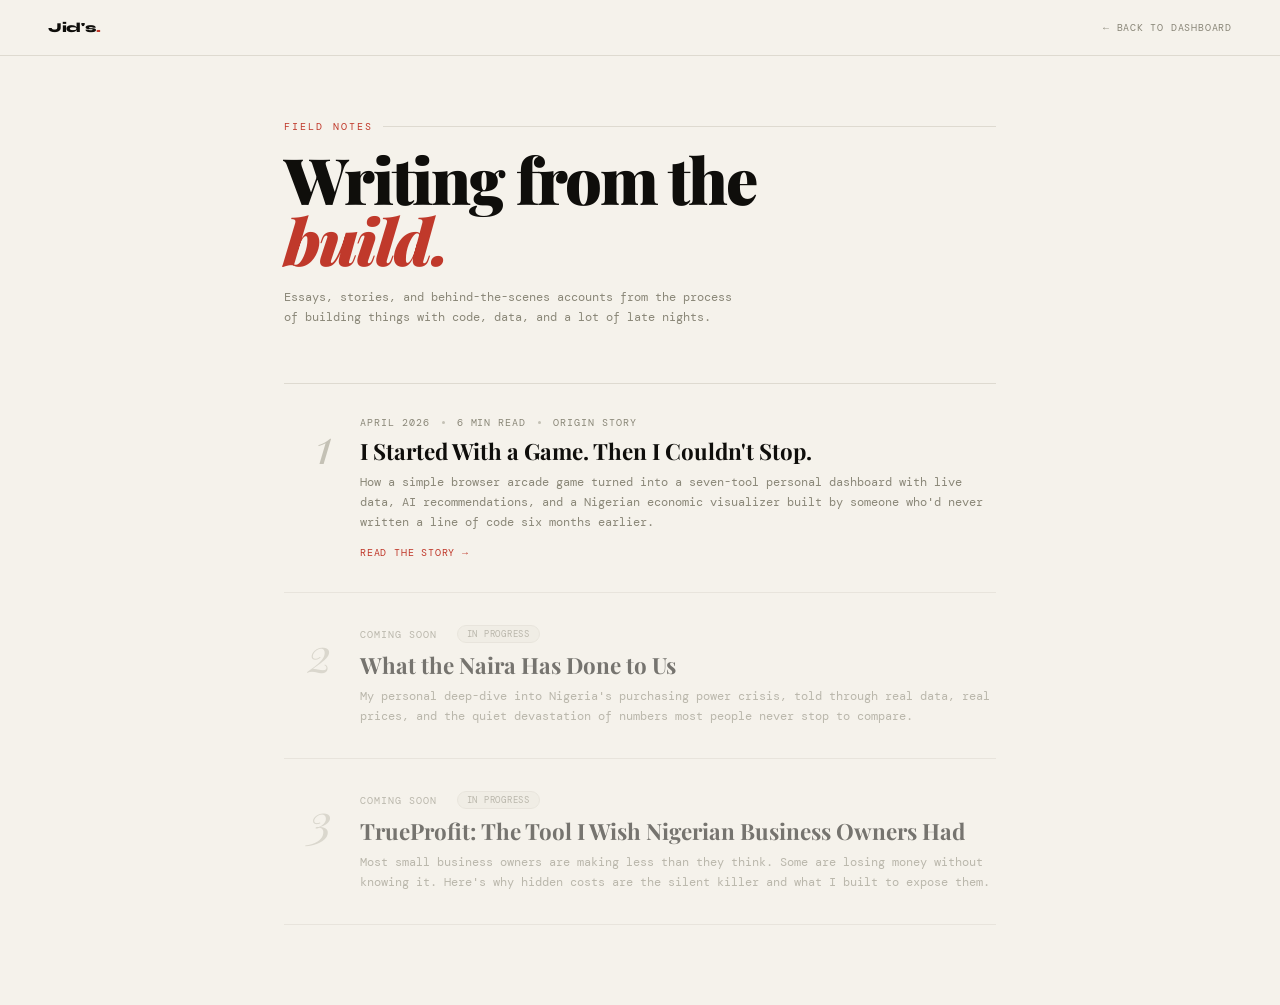
==== articles.html @ 55799ea4 "Create articles.html" ====
<!DOCTYPE html>
<html lang="en">
<head>
<meta charset="UTF-8"/>
<meta name="viewport" content="width=device-width,initial-scale=1.0"/>
<title>Articles — Jid's Dashboard</title>
<link href="https://fonts.googleapis.com/css2?family=Playfair+Display:ital,wght@0,400;0,700;0,900;1,400;1,700&family=DM+Mono:wght@300;400;500&family=Syne:wght@400;600;700;800&display=swap" rel="stylesheet"/>
<style>
*,*::before,*::after{box-sizing:border-box;margin:0;padding:0}
:root{
  --bg:#f5f2eb;
  --ink:#0f0e0b;
  --ink-mid:#2a2820;
  --muted:#8a8778;
  --muted2:#c4c1b5;
  --red:#c0392b;
  --surface:#edeae1;
  --border:#dedad0;
  --white:#fdfcf8;
}
html{scroll-behavior:smooth}
body{background:var(--bg);color:var(--ink);font-family:'Playfair Display',serif;overflow-x:hidden;}

/* ── READING PROGRESS ── */
.progress-bar{
  position:fixed;top:0;left:0;height:3px;
  background:var(--red);z-index:1000;
  width:0%;transition:width 0.1s linear;
}

/* ── NAV ── */
.site-nav{
  position:sticky;top:0;z-index:100;
  background:rgba(245,242,235,0.94);
  backdrop-filter:blur(12px);
  border-bottom:1px solid var(--border);
  padding:0 48px;height:56px;
  display:flex;align-items:center;justify-content:space-between;
}
.nav-logo{
  font-family:'Syne',sans-serif;font-size:0.85rem;font-weight:800;
  color:var(--ink);letter-spacing:-0.02em;text-decoration:none;
}
.nav-logo span{color:var(--red);}
.nav-right{display:flex;align-items:center;gap:24px;}
.nav-link{
  font-family:'DM Mono',monospace;font-size:0.62rem;letter-spacing:0.1em;
  text-transform:uppercase;color:var(--muted);text-decoration:none;
  transition:color 0.15s;
}
.nav-link:hover{color:var(--ink);}
.nav-back{
  display:flex;align-items:center;gap:6px;
  font-family:'DM Mono',monospace;font-size:0.62rem;letter-spacing:0.08em;
  text-transform:uppercase;color:var(--muted);text-decoration:none;
  transition:color 0.15s;
}
.nav-back:hover{color:var(--ink);}

/* ── ARTICLES HUB (index view) ── */
.hub-wrap{max-width:760px;margin:0 auto;padding:64px 24px 80px;}
.hub-eyebrow{
  font-family:'DM Mono',monospace;font-size:0.6rem;letter-spacing:0.22em;
  text-transform:uppercase;color:var(--red);margin-bottom:16px;
  display:flex;align-items:center;gap:10px;
}
.hub-eyebrow::after{content:'';flex:1;height:1px;background:var(--border);}
.hub-title{
  font-family:'Playfair Display',serif;
  font-size:clamp(2.4rem,6vw,4rem);
  font-weight:900;line-height:0.95;
  letter-spacing:-0.03em;color:var(--ink);
  margin-bottom:16px;
}
.hub-title em{font-style:italic;color:var(--red);}
.hub-sub{
  font-family:'DM Mono',monospace;font-size:0.75rem;color:var(--muted);
  line-height:1.7;max-width:460px;margin-bottom:56px;
}

.article-list{display:flex;flex-direction:column;gap:0;}
.article-list-item{
  display:flex;gap:28px;align-items:flex-start;
  padding:32px 0;border-top:1px solid var(--border);
  cursor:pointer;text-decoration:none;
  transition:all 0.2s;
}
.article-list-item:last-child{border-bottom:1px solid var(--border);}
.article-list-item:hover .ali-title{color:var(--red);}
.ali-number{
  font-family:'Playfair Display',serif;font-style:italic;
  font-size:3rem;line-height:1;color:var(--muted2);
  flex-shrink:0;padding-top:4px;width:48px;text-align:right;
  transition:color 0.2s;
}
.article-list-item:hover .ali-number{color:var(--red);}
.ali-body{flex:1;}
.ali-meta{
  font-family:'DM Mono',monospace;font-size:0.6rem;letter-spacing:0.1em;
  text-transform:uppercase;color:var(--muted);margin-bottom:8px;
  display:flex;gap:12px;align-items:center;flex-wrap:wrap;
}
.ali-meta-dot{width:3px;height:3px;border-radius:50%;background:var(--muted2);}
.ali-title{
  font-family:'Playfair Display',serif;font-size:1.4rem;font-weight:700;
  line-height:1.25;color:var(--ink);margin-bottom:8px;
  transition:color 0.2s;
}
.ali-excerpt{
  font-family:'DM Mono',monospace;font-size:0.72rem;color:var(--muted);
  line-height:1.7;
}
.ali-read-more{
  display:inline-flex;align-items:center;gap:6px;margin-top:14px;
  font-family:'DM Mono',monospace;font-size:0.62rem;letter-spacing:0.08em;
  text-transform:uppercase;color:var(--red);
}

/* Coming soon badge */
.ali-badge{
  display:inline-block;padding:2px 9px;
  background:var(--surface);border:1px solid var(--border);
  border-radius:20px;font-family:'DM Mono',monospace;font-size:0.58rem;
  letter-spacing:0.08em;text-transform:uppercase;color:var(--muted);
  margin-left:8px;
}

/* ── ARTICLE VIEW ── */
.article-wrap{
  max-width:680px;margin:0 auto;
  padding:56px 24px 100px;
}

/* Article header */
.article-header{margin-bottom:48px;padding-bottom:40px;border-bottom:1px solid var(--border);}
.article-eyebrow{
  font-family:'DM Mono',monospace;font-size:0.6rem;letter-spacing:0.18em;
  text-transform:uppercase;color:var(--red);margin-bottom:16px;
  display:flex;align-items:center;gap:8px;
}
.article-title{
  font-family:'Playfair Display',serif;
  font-size:clamp(1.9rem,5vw,3rem);
  font-weight:900;line-height:1.05;letter-spacing:-0.02em;
  color:var(--ink);margin-bottom:16px;
}
.article-title em{font-style:italic;color:var(--red);}
.article-deck{
  font-family:'Playfair Display',serif;font-style:italic;
  font-size:1.1rem;color:var(--muted);line-height:1.6;
  margin-bottom:28px;
}
.article-byline{
  display:flex;align-items:center;gap:14px;
  padding-top:20px;border-top:1px solid var(--border);
  flex-wrap:wrap;
}
.byline-avatar{
  width:38px;height:38px;border-radius:50%;
  object-fit:cover;object-position:top;
  border:2px solid var(--border);flex-shrink:0;
}
.byline-info{}
.byline-name{font-family:'Syne',sans-serif;font-size:0.85rem;font-weight:700;color:var(--ink);}
.byline-meta{font-family:'DM Mono',monospace;font-size:0.6rem;color:var(--muted);margin-top:2px;letter-spacing:0.05em;}

/* Article body typography */
.article-body{font-size:1.05rem;line-height:1.85;color:var(--ink-mid);}

/* Drop cap */
.article-body .drop-cap::first-letter{
  float:left;
  font-family:'Playfair Display',serif;font-weight:900;font-style:italic;
  font-size:4.8rem;line-height:0.82;
  color:var(--red);margin-right:8px;margin-top:6px;
}

.article-body p{margin-bottom:1.6rem;}

.article-body h2{
  font-family:'Playfair Display',serif;font-size:1.5rem;font-weight:700;
  color:var(--ink);margin:2.8rem 0 1rem;line-height:1.2;
}
.article-body h2 em{font-style:italic;color:var(--red);}

/* Pull quote */
.pull-quote{
  margin:2.4rem -40px;
  padding:28px 40px;
  border-left:4px solid var(--red);
  background:var(--surface);
}
.pull-quote p{
  font-family:'Playfair Display',serif;font-style:italic;
  font-size:1.2rem;line-height:1.5;color:var(--ink);
  margin:0;
}
.pull-quote cite{
  display:block;margin-top:10px;
  font-family:'DM Mono',monospace;font-size:0.62rem;
  letter-spacing:0.1em;text-transform:uppercase;color:var(--red);
  font-style:normal;
}

/* Chapter marker */
.chapter{
  display:flex;align-items:center;gap:16px;
  margin:3rem 0 1.5rem;
}
.chapter-num{
  font-family:'Playfair Display',serif;font-style:italic;
  font-size:0.85rem;color:var(--red);flex-shrink:0;
}
.chapter-line{flex:1;height:1px;background:var(--border);}
.chapter-title{
  font-family:'Syne',sans-serif;font-size:0.72rem;font-weight:700;
  letter-spacing:0.12em;text-transform:uppercase;color:var(--muted);
  flex-shrink:0;
}

/* Stats inline */
.inline-stat{
  display:inline-block;
  font-family:'Syne',sans-serif;font-weight:800;
  color:var(--red);font-size:1.05rem;
}

/* Article footer */
.article-footer{
  margin-top:56px;padding-top:32px;
  border-top:1px solid var(--border);
}
.article-footer-label{
  font-family:'DM Mono',monospace;font-size:0.6rem;letter-spacing:0.15em;
  text-transform:uppercase;color:var(--muted);margin-bottom:14px;
}
.tag-list{display:flex;gap:8px;flex-wrap:wrap;margin-bottom:32px;}
.tag{
  padding:5px 14px;background:var(--surface);border:1px solid var(--border);
  border-radius:20px;font-family:'DM Mono',monospace;font-size:0.62rem;
  letter-spacing:0.05em;color:var(--muted);
}

.back-to-articles{
  display:inline-flex;align-items:center;gap:8px;
  font-family:'DM Mono',monospace;font-size:0.68rem;letter-spacing:0.1em;
  text-transform:uppercase;color:var(--red);text-decoration:none;
  padding:11px 20px;border:1px solid var(--red);border-radius:8px;
  transition:all 0.15s;
}
.back-to-articles:hover{background:var(--red);color:var(--white);}

/* ── PAGE SCROLL TRANSITIONS ── */
.view{display:none;animation:fadeIn 0.3s ease;}
.view.active{display:block;}
@keyframes fadeIn{from{opacity:0;transform:translateY(8px)}to{opacity:1;transform:translateY(0)}}

/* ── SCROLLBAR ── */
::-webkit-scrollbar{width:4px;}
::-webkit-scrollbar-thumb{background:var(--muted2);border-radius:4px;}

/* ── MOBILE ── */
@media(max-width:600px){
  .site-nav{padding:0 20px;}
  .hub-wrap,.article-wrap{padding-left:18px;padding-right:18px;}
  .pull-quote{margin:2rem -18px;padding:22px 18px;}
  .hub-title{font-size:2.2rem;}
  .ali-number{font-size:2.2rem;width:36px;}
  .article-title{font-size:1.7rem;}
  .article-body{font-size:0.95rem;}
}
</style>
</head>
<body>

<div class="progress-bar" id="progressBar"></div>

<!-- NAV -->
<nav class="site-nav">
  <a href="#" class="nav-logo" onclick="showHub()">Jid's<span>.</span></a>
  <div class="nav-right">
    <a href="https://mypersonaldashboard.vercel.app" class="nav-back">← Back to Dashboard</a>
  </div>
</nav>

<!-- ══ HUB VIEW ══ -->
<div class="view active" id="hubView">
<div class="hub-wrap">
  <div class="hub-eyebrow">Field Notes</div>
  <h1 class="hub-title">Writing from the<br/><em>build.</em></h1>
  <p class="hub-sub">Essays, stories, and behind-the-scenes accounts from the process of building things with code, data, and a lot of late nights.</p>

  <div class="article-list">

    <!-- Article 1 -->
    <a class="article-list-item" onclick="showArticle('a1');return false;" href="#">
      <div class="ali-number">1</div>
      <div class="ali-body">
        <div class="ali-meta">
          <span>April 2026</span>
          <div class="ali-meta-dot"></div>
          <span>6 min read</span>
          <div class="ali-meta-dot"></div>
          <span>Origin Story</span>
        </div>
        <div class="ali-title">I Started With a Game. Then I Couldn't Stop.</div>
        <div class="ali-excerpt">How a simple browser arcade game turned into a seven-tool personal dashboard with live data, AI recommendations, and a Nigerian economic visualizer built by someone who'd never written a line of code six months earlier.</div>
        <div class="ali-read-more">Read the story →</div>
      </div>
    </a>

    <!-- Placeholder 2 -->
    <div class="article-list-item" style="cursor:default;opacity:0.55;">
      <div class="ali-number">2</div>
      <div class="ali-body">
        <div class="ali-meta">
          <span>Coming soon</span>
          <span class="ali-badge">In progress</span>
        </div>
        <div class="ali-title">What the Naira Has Done to Us</div>
        <div class="ali-excerpt">My personal deep-dive into Nigeria's purchasing power crisis, told through real data, real prices, and the quiet devastation of numbers most people never stop to compare.</div>
      </div>
    </div>

    <!-- Placeholder 3 -->
    <div class="article-list-item" style="cursor:default;opacity:0.55;">
      <div class="ali-number">3</div>
      <div class="ali-body">
        <div class="ali-meta">
          <span>Coming soon</span>
          <span class="ali-badge">In progress</span>
        </div>
        <div class="ali-title">TrueProfit: The Tool I Wish Nigerian Business Owners Had</div>
        <div class="ali-excerpt">Most small business owners are making less than they think. Some are losing money without knowing it. Here's why hidden costs are the silent killer and what I built to expose them.</div>
      </div>
    </div>

  </div>
</div>
</div>

<!-- ══ ARTICLE 1 VIEW ══ -->
<div class="view" id="articleView-a1">
<div class="article-wrap">

  <div class="article-header">
    <div class="article-eyebrow">Origin Story · April 2026</div>
    <h1 class="article-title">I Started With a Game.<br/>Then I <em>Couldn't Stop.</em></h1>
    <p class="article-deck">How a simple browser arcade game became a seven-tool personal dashboard — built by a curious guy who had no business calling himself a developer.</p>
    <div class="article-byline">
      <img class="byline-avatar"
        src="https://media.licdn.com/dms/image/v2/D4E03AQFCmn-OEMQYcA/profile-displayphoto-crop_800_800/B4EZ1aQz7_IEAI-/0/1775335853855?e=1779321600&v=beta&t=TwqhfMPwRntqHiS0TsGgLKbTm6e_xvhzsPezO7Tn3do"
        alt="Abdulwajid"/>
      <div class="byline-info">
        <div class="byline-name">Abdulwajid (Jid)</div>
        <div class="byline-meta">Data Analyst · Media · Man City Fan · Junior Developer ·Nigeria</div>
      </div>
    </div>
  </div>

  <div class="article-body">

    <p class="drop-cap">It started with a square. A red square on a black background, chasing a white dot around a canvas. That was the whole thing. No backend, no database, no grand vision. Just a browser game called Square Dodger, built in a weekend, deployed to Netlify, and shared with about three people who didn't ask to see it.</p>

    <p>I am, by training, a media person. Radio news script writer. The kind of person who writes scripts, not code. But something about that little game, the fact that I had made a thing that existed on the internet, that anyone with a link could open, did something to me that I haven't quite recovered from.</p>

    <div class="pull-quote">
      <p>"I had made a thing that existed on the internet. That anyone with a link could open. Something about that hasn't quite left me."</p>
    </div>

    <div class="chapter">
      <span class="chapter-num">I.</span>
      <span class="chapter-line"></span>
      <span class="chapter-title">The First Expansion</span>
      <span class="chapter-line"></span>
    </div>

    <p>A game was fine. But what if it lived inside something bigger? I had been wanting to build a personal dashboard. A single page that showed me everything I cared about without having to open twelve tabs. Naira exchange rates. Crypto prices. Nigeria weather. Man City fixtures. The usual Nigerian-with-too-many-interests checklist.</p>

    <p>So I embedded the game. Into a dashboard. That I then had to build from scratch. In HTML, CSS, and vanilla JavaScript. With no prior experience doing any of this at any kind of scale.</p>

    <p>The first version was rough. But it had the bones: live FX rates from an open API. Weather for four Nigerian cities. A Man City card with a fixture and a countdown timer. And the game, sitting there in a tab, completely incongruous with everything else, which somehow made it perfect.</p>

    <div class="chapter">
      <span class="chapter-num">II.</span>
      <span class="chapter-line"></span>
      <span class="chapter-title">The Refinements (and the Breaks)</span>
      <span class="chapter-line"></span>
    </div>

    <p>What happened next was a pattern I would repeat many times: <em>build something, break it completely trying to add one more thing, then fix it and end up with something better than the original.</em></p>

    <p>The first major break came when I tried to add the Nigerian Fintech Landscape 2026. A full interactive intelligence report on Nigeria's fintech ecosystem as a tab inside the tools section. I saved the file with the wrong name. Deployed it. And spent an hour wondering why my dashboard had turned into a fintech report with no way back. The fix was embarrassingly simple once I understood it: the report needed to be its own file, not a replacement for the main page.</p>

    <p>Then came the Man City data problem. I had wired up a football API — <code>football-data.org</code> — to auto-update the fixture card. Spent a full session building it, proud of the live data. Then discovered that browser-based JavaScript calls to their API are blocked by CORS. The API required server-side calls. I had no server. I had a static site.</p>

    <div class="pull-quote">
      <p>"The simple solution was almost always better than the clever one. A JSON file I update in 30 seconds beats an API that doesn't work."</p>
    </div>

    <p>The solution was a single JSON file — <code>city.json</code> — sitting in the same repo as everything else. After every match, I open GitHub, change four values, commit. The dashboard reads it within five minutes. No API, no server, no CORS. Sometimes the simple solution is just better.</p>

    <div class="chapter">
      <span class="chapter-num">III.</span>
      <span class="chapter-line"></span>
      <span class="chapter-title">When It Became Something Real</span>
      <span class="chapter-line"></span>
    </div>

    <p>The dashboard stopped feeling like a project and started feeling like a <em>product</em> somewhere around the fourth or fifth major addition. There was now a 2026 Wealth Path Simulator: Compound interest calculations, four fintech strategies, an animated breakdown bar. A Nigerian payment fee calculator comparing Flutterwave, Paystack, Monnify, and Squad side by side. An AI-powered movie recommender that knew about Nollywood.</p>

    <p>Then TrueProfit. That one felt different. The idea was simple: most Nigerian small business owners don't know their real profit because they don't count all their costs. Delivery fees. Data bills. Platform charges. Packaging. The things that feel too small to track but compound into serious money quietly leaving your pocket every week.</p>

    <p>TrueProfit became the most complete tool on the dashboard with four tabs, twelve pre-loaded hidden expense checkboxes, scenario comparison, a trend chart, PDF export, and smart insights that read your actual numbers and tell you what they mean in plain language. What started as a simple calculator turned into something I genuinely believe could help people make better decisions about their businesses.</p>

    <div class="chapter">
      <span class="chapter-num">IV.</span>
      <span class="chapter-line"></span>
      <span class="chapter-title">The Numbers</span>
      <span class="chapter-line"></span>
    </div>

    <p>By the time the Naira Time Machine went live, a purchasing power visualizer using <span class="inline-stat">21 years</span> of sourced Nigerian economic data, the dashboard had accumulated:</p>

    <p><span class="inline-stat">7 tools</span> inside the My Tools section alone. <span class="inline-stat">10,000+</span> lines of custom HTML, CSS, and JavaScript across all files. <span class="inline-stat">6 Nigerian news sources</span> aggregated in the Daily Digest, updating every 30 minutes. <span class="inline-stat">4 live APIs</span> running simultaneously on every page load — exchange rates, crypto prices, weather, and a cache-busted JSON file for football data. <span class="inline-stat">Zero frameworks.</span> No React. No Vue. No libraries except Google Fonts. Everything written by hand.</p>

    <div class="pull-quote">
      <p>"Zero frameworks. No React. No Vue. Everything written by hand, line by line, broken and rebuilt and broken again."</p>
    </div>

    <div class="chapter">
      <span class="chapter-num">V.</span>
      <span class="chapter-line"></span>
      <span class="chapter-title">What This Actually Is</span>
      <span class="chapter-line"></span>
    </div>

    <p>I keep being asked what the dashboard <em>is</em>. The honest answer is that it's a document of learning. Every tool on it represents something I didn't know how to do when I started, figured out by breaking it, reading what broke, and trying again. The Fintech report taught me data visualisation. TrueProfit taught me localStorage and multi-tab UI architecture. The Time Machine taught me Canvas API and how to make hardcoded historical data feel dynamic and alive.</p>

    <p>But it's also something I actually use. I check the naira rate on it. I run the wealth simulator when I'm thinking about saving strategies. I opened TrueProfit for a friend who runs a small business and watched her realise, in real time, that she was making about 40% less profit than she thought, because she'd never counted her delivery costs, her data bill, or the Flutterwave fees she paid on every transaction.</p>

    <p>That moment, watching a tool I built do the thing it was designed to do for a real person with a real business problem, is the thing I'll remember longer than any line of code.</p>

    <div class="chapter">
      <span class="chapter-num">VI.</span>
      <span class="chapter-line"></span>
      <span class="chapter-title">What Comes Next</span>
      <span class="chapter-line"></span>
    </div>

    <p>The dashboard isn't finished. It probably never will be. That's the thing about building in public, you share the current version knowing it's already behind the next idea you're working on. There are personal articles being drafted. A hotel database portfolio project that will eventually become a proper data analysis case study.</p>

    <p>But mostly, I want to keep building things that are useful to Nigerians specifically. Not in a generic "African market" way, but in a specific, contextual, <em>₦50,000 that could buy 7 bags of rice in 2010 but barely buys half a bag today</em> kind of way. The kind of tool that makes someone say: <em>I didn't know it was that bad.</em> Or: <em>wait, I'm actually losing money.</em> Or: <em>okay, now I understand what's happening to my savings.</em></p>

    <p>I started with a game. A red square chasing a white dot. Somewhere between that and the Naira Time Machine, I accidentally became a builder. I don't know exactly when it happened. But I'm not going back.</p>

  </div><!-- /article-body -->

  <div class="article-footer">
    <div class="article-footer-label">Filed under</div>
    <div class="tag-list">
      <span class="tag">Origin Story</span>
      <span class="tag">Building in Public</span>
      <span class="tag">Nigeria</span>
      <span class="tag">Web Development</span>
      <span class="tag">DECODE</span>
      <span class="tag">Data</span>
    </div>
    <a href="#" class="back-to-articles" onclick="showHub();return false;">← All Articles</a>
  </div>

</div>
</div><!-- /article-a1 -->

<script>
// ── Reading progress bar ──
window.addEventListener('scroll', () => {
  const doc  = document.documentElement;
  const h    = doc.scrollHeight - doc.clientHeight;
  const pct  = h > 0 ? (window.scrollY / h) * 100 : 0;
  document.getElementById('progressBar').style.width = pct + '%';
});

// ── View switching ──
function showHub() {
  document.querySelectorAll('.view').forEach(v => v.classList.remove('active'));
  document.getElementById('hubView').classList.add('active');
  window.scrollTo({ top: 0, behavior: 'smooth' });
}

function showArticle(id) {
  document.querySelectorAll('.view').forEach(v => v.classList.remove('active'));
  const el = document.getElementById('articleView-' + id);
  if (el) {
    el.classList.add('active');
    window.scrollTo({ top: 0, behavior: 'instant' });
  }
}

// ── Handle browser back ──
document.querySelectorAll('.article-list-item[href]').forEach(el => {
  el.addEventListener('click', e => e.preventDefault());
});
</script>
</body>
</html>
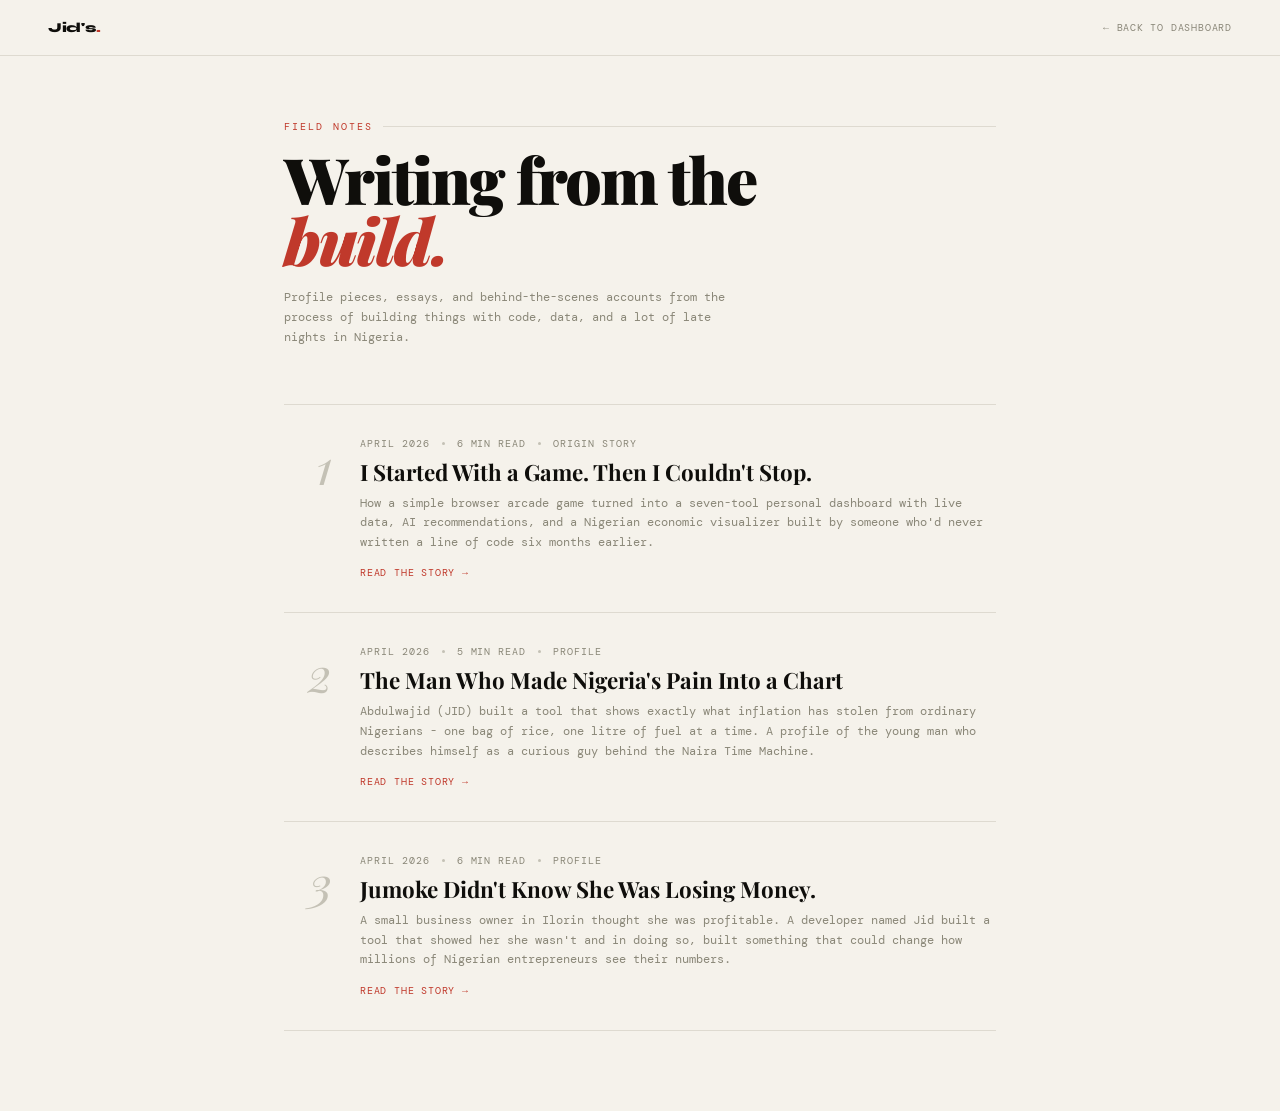
==== commit 38c12d38: "Update articles.html" ====
--- a/articles.html
+++ b/articles.html
@@ -288,7 +288,7 @@
 <div class="hub-wrap">
   <div class="hub-eyebrow">Field Notes</div>
   <h1 class="hub-title">Writing from the<br/><em>build.</em></h1>
-  <p class="hub-sub">Essays, stories, and behind-the-scenes accounts from the process of building things with code, data, and a lot of late nights.</p>
+  <p class="hub-sub">Profile pieces, essays, and behind-the-scenes accounts from the process of building things with code, data, and a lot of late nights in Nigeria.</p>
 
   <div class="article-list">
 
@@ -310,30 +310,38 @@
     </a>
 
     <!-- Placeholder 2 -->
-    <div class="article-list-item" style="cursor:default;opacity:0.55;">
+    <a class="article-list-item" onclick="showArticle('a2');return false;" href="#">
       <div class="ali-number">2</div>
       <div class="ali-body">
         <div class="ali-meta">
-          <span>Coming soon</span>
-          <span class="ali-badge">In progress</span>
+          <span>April 2026</span>
+          <div class="ali-meta-dot"></div>
+          <span>5 min read</span>
+          <div class="ali-meta-dot"></div>
+          <span>Profile</span>
         </div>
-        <div class="ali-title">What the Naira Has Done to Us</div>
-        <div class="ali-excerpt">My personal deep-dive into Nigeria's purchasing power crisis, told through real data, real prices, and the quiet devastation of numbers most people never stop to compare.</div>
+        <div class="ali-title">The Man Who Made Nigeria's Pain Into a Chart</div>
+        <div class="ali-excerpt">Abdulwajid (JID) built a tool that shows exactly what inflation has stolen from ordinary Nigerians - one bag of rice, one litre of fuel at a time. A profile of the young man who describes himself as a curious guy behind the Naira Time Machine.</div>
+        <div class="ali-read-more">Read the story →</div>
       </div>
-    </div>
+    </a>
 
     <!-- Placeholder 3 -->
-    <div class="article-list-item" style="cursor:default;opacity:0.55;">
+    <a class="article-list-item" onclick="showArticle('a3');return false;" href="#">
       <div class="ali-number">3</div>
       <div class="ali-body">
         <div class="ali-meta">
-          <span>Coming soon</span>
-          <span class="ali-badge">In progress</span>
+          <span>April 2026</span>
+          <div class="ali-meta-dot"></div>
+          <span>6 min read</span>
+          <div class="ali-meta-dot"></div>
+          <span>Profile</span>
         </div>
-        <div class="ali-title">TrueProfit: The Tool I Wish Nigerian Business Owners Had</div>
-        <div class="ali-excerpt">Most small business owners are making less than they think. Some are losing money without knowing it. Here's why hidden costs are the silent killer and what I built to expose them.</div>
+        <div class="ali-title">Jumoke Didn't Know She Was Losing Money.</div>
+        <div class="ali-excerpt">A small business owner in Ilorin thought she was profitable. A developer named Jid built a tool that showed her she wasn't and in doing so, built something that could change how millions of Nigerian entrepreneurs see their numbers.</div>
+        <div class="ali-read-more">Read the story →</div>
       </div>
-    </div>
+    </a>
 
   </div>
 </div>
@@ -346,14 +354,14 @@
   <div class="article-header">
     <div class="article-eyebrow">Origin Story · April 2026</div>
     <h1 class="article-title">I Started With a Game.<br/>Then I <em>Couldn't Stop.</em></h1>
-    <p class="article-deck">How a simple browser arcade game became a seven-tool personal dashboard — built by a curious guy who had no business calling himself a developer.</p>
+    <p class="article-deck">How a simple browser arcade game became a seven-tool personal dashboard built by a curious guy who had no business calling himself a developer.</p>
     <div class="article-byline">
       <img class="byline-avatar"
-        src="https://media.licdn.com/dms/image/v2/D4E03AQFCmn-OEMQYcA/profile-displayphoto-crop_800_800/B4EZ1aQz7_IEAI-/0/1775335853855?e=1779321600&v=beta&t=TwqhfMPwRntqHiS0TsGgLKbTm6e_xvhzsPezO7Tn3do"
+        src="https://media.licdn.com/dms/image/v2/D4E03AQFCmn-OEMQYcA/profile-displayphoto-crop_800_800/B4EZ1aQz7_IEAI-/0/1775335853855?e=1780531200&v=beta&t=reTopeutbhdoBqSFihpALiR_XwYsQm_9aIUAcP4JnKk"
         alt="Abdulwajid"/>
       <div class="byline-info">
         <div class="byline-name">Abdulwajid (Jid)</div>
-        <div class="byline-meta">Data Analyst · Media · Man City Fan · Junior Developer ·Nigeria</div>
+        <div class="byline-meta">Data Analyst · Media · Junior Developer · Man City Fan · Nigeria</div>
       </div>
     </div>
   </div>
@@ -362,7 +370,7 @@
 
     <p class="drop-cap">It started with a square. A red square on a black background, chasing a white dot around a canvas. That was the whole thing. No backend, no database, no grand vision. Just a browser game called Square Dodger, built in a weekend, deployed to Netlify, and shared with about three people who didn't ask to see it.</p>
 
-    <p>I am, by training, a media person. Radio news script writer. The kind of person who writes scripts, not code. But something about that little game, the fact that I had made a thing that existed on the internet, that anyone with a link could open, did something to me that I haven't quite recovered from.</p>
+    <p>I am, by training, a media person. Radio news writer. The kind of person who writes scripts, not code. But something about that little game, the fact that I had made a thing that existed on the internet, that anyone with a link could open, did something to me that I haven't quite recovered from.</p>
 
     <div class="pull-quote">
       <p>"I had made a thing that existed on the internet. That anyone with a link could open. Something about that hasn't quite left me."</p>
@@ -375,7 +383,7 @@
       <span class="chapter-line"></span>
     </div>
 
-    <p>A game was fine. But what if it lived inside something bigger? I had been wanting to build a personal dashboard. A single page that showed me everything I cared about without having to open twelve tabs. Naira exchange rates. Crypto prices. Nigeria weather. Man City fixtures. The usual Nigerian-with-too-many-interests checklist.</p>
+    <p>A game was fine. But what if it lived inside something bigger? I had been wanting to build a personal dashboard, a single page that showed me everything I cared about without having to open twelve tabs. Naira exchange rates. Crypto prices. Nigeria weather. Man City fixtures. The usual Nigerian-with-too-many-interests checklist.</p>
 
     <p>So I embedded the game. Into a dashboard. That I then had to build from scratch. In HTML, CSS, and vanilla JavaScript. With no prior experience doing any of this at any kind of scale.</p>
 
@@ -390,7 +398,7 @@
 
     <p>What happened next was a pattern I would repeat many times: <em>build something, break it completely trying to add one more thing, then fix it and end up with something better than the original.</em></p>
 
-    <p>The first major break came when I tried to add the Nigerian Fintech Landscape 2026. A full interactive intelligence report on Nigeria's fintech ecosystem as a tab inside the tools section. I saved the file with the wrong name. Deployed it. And spent an hour wondering why my dashboard had turned into a fintech report with no way back. The fix was embarrassingly simple once I understood it: the report needed to be its own file, not a replacement for the main page.</p>
+    <p>The first major break came when I tried to add the Nigerian Fintech Landscape 2026 — a full interactive intelligence report on Nigeria's fintech ecosystem — as a tab inside the tools section. I saved the file with the wrong name. Deployed it. And spent an hour wondering why my dashboard had turned into a fintech report with no way back. The fix was embarrassingly simple once I understood it: the report needed to be its own file, not a replacement for the main page.</p>
 
     <p>Then came the Man City data problem. I had wired up a football API — <code>football-data.org</code> — to auto-update the fixture card. Spent a full session building it, proud of the live data. Then discovered that browser-based JavaScript calls to their API are blocked by CORS. The API required server-side calls. I had no server. I had a static site.</p>
 
@@ -407,7 +415,7 @@
       <span class="chapter-line"></span>
     </div>
 
-    <p>The dashboard stopped feeling like a project and started feeling like a <em>product</em> somewhere around the fourth or fifth major addition. There was now a 2026 Wealth Path Simulator: Compound interest calculations, four fintech strategies, an animated breakdown bar. A Nigerian payment fee calculator comparing Flutterwave, Paystack, Monnify, and Squad side by side. An AI-powered movie recommender that knew about Nollywood.</p>
+    <p>The dashboard stopped feeling like a project and started feeling like a <em>product</em> somewhere around the fourth or fifth major addition. There was now a 2026 Wealth Path Simulator — compound interest calculations, four fintech strategies, an animated breakdown bar. A Nigerian payment fee calculator comparing Flutterwave, Paystack, Monnify, and Squad side by side. An AI-powered movie recommender that knew about Nollywood.</p>
 
     <p>Then TrueProfit. That one felt different. The idea was simple: most Nigerian small business owners don't know their real profit because they don't count all their costs. Delivery fees. Data bills. Platform charges. Packaging. The things that feel too small to track but compound into serious money quietly leaving your pocket every week.</p>
 
@@ -437,7 +445,7 @@
 
     <p>I keep being asked what the dashboard <em>is</em>. The honest answer is that it's a document of learning. Every tool on it represents something I didn't know how to do when I started, figured out by breaking it, reading what broke, and trying again. The Fintech report taught me data visualisation. TrueProfit taught me localStorage and multi-tab UI architecture. The Time Machine taught me Canvas API and how to make hardcoded historical data feel dynamic and alive.</p>
 
-    <p>But it's also something I actually use. I check the naira rate on it. I run the wealth simulator when I'm thinking about saving strategies. I opened TrueProfit for a friend who runs a small business and watched her realise, in real time, that she was making about 40% less profit than she thought, because she'd never counted her delivery costs, her data bill, or the Flutterwave fees she paid on every transaction.</p>
+    <p>But it's also something I actually use. I check the naira rate on it. I run the wealth simulator when I'm thinking about saving strategies. I opened TrueProfit for a friend who runs a small business in Ilorin and watched her realise, in real time, that she was making about 40% less profit than she thought — because she'd never counted her delivery costs, her data bill, or the Flutterwave fees she paid on every transaction.</p>
 
     <p>That moment, watching a tool I built do the thing it was designed to do for a real person with a real business problem, is the thing I'll remember longer than any line of code.</p>
 
@@ -448,7 +456,7 @@
       <span class="chapter-line"></span>
     </div>
 
-    <p>The dashboard isn't finished. It probably never will be. That's the thing about building in public, you share the current version knowing it's already behind the next idea you're working on. There are personal articles being drafted. A hotel database portfolio project that will eventually become a proper data analysis case study.</p>
+    <p>The dashboard isn't finished. It probably never will be. That's the thing about building in public, you share the current version knowing it's already behind the next idea you're working on. There are DECODE articles being drafted. A hotel database portfolio project that will eventually become a proper data analysis case study.</p>
 
     <p>But mostly, I want to keep building things that are useful to Nigerians specifically. Not in a generic "African market" way, but in a specific, contextual, <em>₦50,000 that could buy 7 bags of rice in 2010 but barely buys half a bag today</em> kind of way. The kind of tool that makes someone say: <em>I didn't know it was that bad.</em> Or: <em>wait, I'm actually losing money.</em> Or: <em>okay, now I understand what's happening to my savings.</em></p>
 
@@ -502,5 +510,211 @@
   el.addEventListener('click', e => e.preventDefault());
 });
 </script>
+
+<!-- ══ ARTICLE 2 VIEW ══ -->
+<div class="view" id="articleView-a2">
+<div class="article-wrap">
+
+  <div class="article-header">
+    <div class="article-eyebrow">Profile · April 2026</div>
+    <h1 class="article-title">The Man Who Made <em>Nigeria's Pain</em><br/>Into a Chart</h1>
+    <p class="article-deck">A young and curious guy named Abdulwajid (JID) built a tool that shows exactly what inflation has stolen from ordinary Nigerians — one bag of rice, one litre of fuel at a time. This is the story behind it.</p>
+    <div class="article-byline">
+      <img class="byline-avatar"
+        src="https://media.licdn.com/dms/image/v2/D4E03AQFCmn-OEMQYcA/profile-displayphoto-crop_800_800/B4EZ1aQz7_IEAI-/0/1775335853855?e=1780531200&v=beta&t=reTopeutbhdoBqSFihpALiR_XwYsQm_9aIUAcP4JnKk"
+        alt="Abdulwajid"/>
+      <div class="byline-info">
+        <div class="byline-name">Written about Abdulwajid (Jid)</div>
+        <div class="byline-meta">TECHVIEW Intelligence · April 2026 · 5 min read</div>
+      </div>
+    </div>
+  </div>
+
+  <div class="article-body">
+
+    <p class="drop-cap">Somewhere in Nigeria, a young and curious guy is sitting in front of a laptop that has survived a power cut, and he is thinking about rice. Not cooking it. Pricing it. He remembers when you could walk into a market in 2015 and come out with a 50-kilogram bag for about eight thousand naira. He remembers when that changed. He remembers exactly when it stopped feeling gradual and started feeling like falling.</p>
+
+    <p>Abdulwajid, known online as Jid, works at a news desk. He writes and produces broadcast scripts daily, covering everything from federal policy to local events. He is also, quietly, a data analyst and self-taught developer who two years ago opened a code editor for the first time and has not really closed it since. The thing he has been building most recently is not a game or a dashboard widget. It is a reckoning.</p>
+
+    <div class="pull-quote">
+      <p>"People know things are expensive. But they don't know how expensive. There's a difference between feeling the pain and seeing the number."</p>
+      <cite>— Abdulwajid, on why he built the Naira Time Machine</cite>
+    </div>
+
+    <div class="chapter">
+      <span class="chapter-num">I.</span>
+      <span class="chapter-line"></span>
+      <span class="chapter-title">The Price of Things</span>
+      <span class="chapter-line"></span>
+    </div>
+
+    <p>Ask any Nigerian above the age of twenty-five what petrol used to cost and they will tell you without hesitation. Sixty-five naira a litre. That number lived in the national memory like a scar - fixed, almost mythological, the last price that felt stable before the country's relationship with its own currency began its long deterioration. Then in 2016 it became one hundred and forty-five naira. In 2023, on the day a new president declared the fuel subsidy gone, it became six hundred and seventeen. By 2026 it had settled above one thousand three hundred naira. One litre of petrol. The same litre.</p>
+
+    <p>Abdulwajid watched this happen the way most Nigerians did, at the pump, at the market, in the gap between what his salary could buy last year and what it buys now. But unlike most people, he decided to measure it. Not in complaints. In data.</p>
+
+    <p>"People know things are expensive," he says. "But they don't know <em>how</em> expensive. There is a difference between feeling the pain and seeing the number. When you type in fifty thousand naira and see that it bought 7.7 bags of rice in 2010 but barely half a bag today, that is not a feeling anymore. That is a fact."</p>
+
+    <div class="chapter">
+      <span class="chapter-num">II.</span>
+      <span class="chapter-line"></span>
+      <span class="chapter-title">Building the Evidence</span>
+      <span class="chapter-line"></span>
+    </div>
+
+    <p>The Naira Time Machine, the tool he built and embedded inside his personal dashboard, is deceptively simple on the surface. You enter an amount. You select a year, anywhere from 2005 to 2025. The tool shows you what that money could buy then versus what it buys today in 2026, across four categories: bags of rice, litres of petrol, US dollars, and days of minimum wage work. Animated bars compare the two eras side by side. A chart traces Nigeria's annual inflation rate across two decades. A section of historical context explains what policy decisions drove each period of price movement.</p>
+
+    <p>Behind that simplicity is <span class="inline-stat">21 years</span> of sourced economic data, exchange rates from CBN historical data, inflation figures from the World Bank and IMF. Every number is cited. None of it is invented. Abdulwajid, whose media training makes him allergic to unsourced claims, spent considerable time verifying each data point before a single line of code was written.</p>
+
+    <div class="pull-quote">
+      <p>"This is not an opinion piece. The numbers are the argument. I just made them visible."</p>
+      <cite>— Abdulwajid</cite>
+    </div>
+
+    <p>"This is not an opinion piece," he says, with the measured firmness of someone who has spent years writing for the media. "The numbers are the argument. I just made them visible."</p>
+
+    <div class="chapter">
+      <span class="chapter-num">III.</span>
+      <span class="chapter-line"></span>
+      <span class="chapter-title">The Year That Changed Everything</span>
+      <span class="chapter-line"></span>
+    </div>
+
+    <p>The data has a villain, and it is 2023. When President Bola Tinubu removed the fuel subsidy on his inauguration day, declaring "subsidy is gone" in a sentence that would define the economic mood of the next two years, the consequences cascaded through every market in Nigeria within weeks. Petrol tripled. The naira, already under pressure, was then floated by the Central Bank and lost seventy percent of its value against the dollar in months. A bag of rice that cost sixty-five thousand naira at the start of 2023 cost ninety-five thousand by 2024. The minimum wage could no longer buy a single full bag of the country's staple food.</p>
+
+    <p>Abdulwajid's tool makes this visible in a way that a headline cannot. Type in thirty thousand naira and select 2019 — the year that wage was set — and the tool shows you that it could buy 1.2 bags of rice. Select 2024 with the same amount and it shows you 0.3 bags. The minimum wage, in rice terms, lost seventy-five percent of its value in five years. That is not a statistic. That is a meal that did not happen.</p>
+
+    <div class="chapter">
+      <span class="chapter-num">IV.</span>
+      <span class="chapter-line"></span>
+      <span class="chapter-title">Why a Journalist Built This</span>
+      <span class="chapter-line"></span>
+    </div>
+
+    <p>Abdulwajid is not an economist. He is a self-taught developer who started writing code two years ago with no prior training and no roadmap. What he has and what shows in this tool more than anywhere else, is his instinct for what makes data mean something to a person who is not looking for data.</p>
+
+    <p>He built a side DECODE brand around a single idea: making complex things accessible. Philosophy, psychology, economics, data - stripped of jargon, delivered with clarity. The Naira Time Machine is the most literal expression of that idea he has produced. It takes macroeconomic data that lives in NBS spreadsheets and World Bank reports and turns it into something a market trader in Kano can look at and say: <em>so that's what happened to my money.</em></p>
+
+    <p>That sentence - <em>so that's what happened to my money</em> - is the whole point. Not a policy paper. Not a thread. A tool that makes the abstract personal, the statistical human, and the invisible finally, undeniably visible.</p>
+
+  </div>
+
+  <div class="article-footer">
+    <div class="article-footer-label">Filed under</div>
+    <div class="tag-list">
+      <span class="tag">Profile</span>
+      <span class="tag">Nigeria Economy</span>
+      <span class="tag">Inflation</span>
+      <span class="tag">Data Journalism</span>
+      <span class="tag">DECODE</span>
+      <span class="tag">Naira</span>
+    </div>
+    <a href="#" class="back-to-articles" onclick="showHub();return false;">← All Articles</a>
+  </div>
+
+</div>
+</div>
+
+<!-- ══ ARTICLE 3 VIEW ══ -->
+<div class="view" id="articleView-a3">
+<div class="article-wrap">
+
+  <div class="article-header">
+    <div class="article-eyebrow">Profile · April 2026</div>
+    <h1 class="article-title">Jumoke Didn't Know<br/>She Was <em>Losing Money.</em></h1>
+    <p class="article-deck">A small business owner in Lagos thought she was profitable. A developer named Jid built a tool that showed her she wasn't and in doing so, built something that could help millions of Nigerian entrepreneurs see what they've been missing.</p>
+    <div class="article-byline">
+      <img class="byline-avatar"
+        src="https://media.licdn.com/dms/image/v2/D4E03AQFCmn-OEMQYcA/profile-displayphoto-crop_800_800/B4EZ1aQz7_IEAI-/0/1775335853855?e=1780531200&v=beta&t=reTopeutbhdoBqSFihpALiR_XwYsQm_9aIUAcP4JnKk"
+        alt="Abdulwajid"/>
+      <div class="byline-info">
+        <div class="byline-name">Written about Abdulwajid (Jid)</div>
+        <div class="byline-meta">TECHVIEW Intelligence · May 2026 · 6 min read</div>
+      </div>
+    </div>
+  </div>
+
+  <div class="article-body">
+
+    <p class="drop-cap">Jumoke runs a small food delivery and perfume business in the business capital of Nigeria - Lagos. She is organised, consistent, and by any reasonable measure, busy. Orders come in. Deliveries go out. Money moves. She had been at it long enough to feel like she understood her numbers, she knew what she charged, she knew what stock cost, and at the end of most weeks there was something left over. She thought she was profitable. She was wrong.</p>
+
+    <p>The moment she discovered this did not happen in an accountant's office or a business advisory session. It happened on a laptop screen, using a free tool built by a self-taught developer named Abdulwajid, who had created it partly because he suspected Jumoke's situation was not unique and that across Nigeria, thousands of small business owners were quietly losing money they did not know they were losing.</p>
+
+    <div class="pull-quote">
+      <p>"She had never counted her delivery costs. Her data bill. The Flutterwave fees on every transaction. When we added them up, her actual margin was about forty percent lower than she thought."</p>
+      <cite>— Abdulwajid, on the moment TrueProfit proved its purpose</cite>
+    </div>
+
+    <div class="chapter">
+      <span class="chapter-num">I.</span>
+      <span class="chapter-line"></span>
+      <span class="chapter-title">The Costs Nobody Counts</span>
+      <span class="chapter-line"></span>
+    </div>
+
+    <p>In Nigeria's informal economy, which is to say, in most of Nigeria's actual economy, profit is typically calculated the simple way. Money in, minus the cost of goods, equals what you made. It is a method that feels logical and is almost always wrong. It ignores the fuel to make the delivery. It ignores the data bill used to respond to customers on WhatsApp at midnight. It ignores the packaging, the platform fees, the bank charges on every transfer, the returns, the equipment that quietly wore out last month. Individually, each of these costs feels too small to track. Collectively, they can consume a third of your actual revenue without you ever noticing.</p>
+
+    <p>Abdulwajid, who writes news scripts for an International broadcast media by day and builds data tools by night, had been thinking about this problem for a while before he built anything. He had watched people around him run businesses with genuine effort and real customers, and still struggle. "The hustle was not the issue," he says. "The accounting was. And not complicated accounting, just the basic act of counting everything, not just the obvious things."</p>
+
+    <div class="chapter">
+      <span class="chapter-num">II.</span>
+      <span class="chapter-line"></span>
+      <span class="chapter-title">What TrueProfit Actually Does</span>
+      <span class="chapter-line"></span>
+    </div>
+
+    <p>TrueProfit, the tool he built and embedded in his personal dashboard, starts with a straightforward premise: most profit calculators only ask you about revenue and stock cost. TrueProfit asks about everything else too. Twelve categories of hidden expenses - delivery and transport, packaging, data and airtime, platform and gateway fees, marketing, utilities, rent, equipment, returns, storage, insurance, bank charges, are presented as checkboxes. Tick the ones that apply to your business, enter the amount, and the tool folds them into the calculation. There is also an open miscellaneous field for anything not on the list.</p>
+
+    <p>The output is not just a profit figure. It is a full breakdown of net margin, gross margin, return on investment, profit per unit sold, and a visual bar showing exactly where every naira of revenue went. A smart insights engine reads the numbers and generates specific observations: if hidden costs exceed thirty-five percent of revenue, the tool flags it as dangerous. If the margin is below ten percent, it warns of underpricing. If the margin is above thirty percent, it tells you so and explains why that matters for scaling.</p>
+
+    <p>"I did not want it to just show you a number," Abdulwajid explains. "I wanted it to tell you what the number means. Because most people can see a number and still not know what to do with it."</p>
+
+    <div class="chapter">
+      <span class="chapter-num">III.</span>
+      <span class="chapter-line"></span>
+      <span class="chapter-title">The Moment It Worked</span>
+      <span class="chapter-line"></span>
+    </div>
+
+    <p>When Jumoke sat down with the tool for the first time, she entered her revenue and her stock costs - the numbers she already knew. Then she started working through the checkboxes. Delivery fees: yes. Data and airtime: yes. Flutterwave charges on every order payment: yes. Packaging for the food orders: yes. Each tick revealed a cost she had never formally counted. When the calculation ran, her projected profit margin was roughly forty percent lower than what she had assumed going in.</p>
+
+    <p>"She went quiet for a moment," Abdulwajid recalls. "Then she said, so I have been working for less than I thought this whole time. And I said, yes. But now you know. And knowing is the starting point."</p>
+
+    <p>That exchange, quiet, unglamorous, consequential is the reason TrueProfit exists. Not a pitch deck moment. Not a viral demo. Just a person in Lagos seeing their business clearly, perhaps for the first time, because the right questions had finally been asked in the right order.</p>
+
+    <div class="pull-quote">
+      <p>"Now you know. And knowing is the starting point."</p>
+      <cite>— Abdulwajid, to Jumoke</cite>
+    </div>
+
+    <div class="chapter">
+      <span class="chapter-num">IV.</span>
+      <span class="chapter-line"></span>
+      <span class="chapter-title">Built for the Market Trader, Not the MBA</span>
+      <span class="chapter-line"></span>
+    </div>
+
+    <p>What distinguishes TrueProfit from the business calculators that already exist is not sophistication, it is specificity. The hidden expense categories are not generic. They are drawn from the texture of Nigerian small business life: the Flutterwave fee on every transaction, the data bill that never appears in any accounting spreadsheet, the cost of fuel for the delivery that felt too small to write down. The tool speaks the language of the person running a food delivery operation from their phone, not the language of someone with a finance degree.</p>
+
+    <p>It supports seven currencies: naira, dollar, pound, euro, and three others which means it is equally useful for a Nigerian business owner in Lagos, a Kenyan entrepreneur in Nairobi, or a member of the diaspora running a side hustle from London. But its soul is Nigerian. Its examples are Nigerian. Its intuition about what costs get forgotten comes from watching Nigerian businesses operate up close.</p>
+
+    <p>Abdulwajid is a media person by training and a developer by stubbornness. He has been writing code for two years. He has no formal computer science background. What he has is an eye for the story that data tells and the patience to build the thing that makes that story visible. TrueProfit is that thing. Jumoke's business is more honest now because of it. So is the conversation about what it actually means to run something in Nigeria in 2026.</p>
+
+  </div>
+
+  <div class="article-footer">
+    <div class="article-footer-label">Filed under</div>
+    <div class="tag-list">
+      <span class="tag">Profile</span>
+      <span class="tag">Small Business</span>
+      <span class="tag">Nigeria</span>
+      <span class="tag">TrueProfit</span>
+      <span class="tag">DECODE</span>
+      <span class="tag">Entrepreneurship</span>
+    </div>
+    <a href="#" class="back-to-articles" onclick="showHub();return false;">← All Articles</a>
+  </div>
+
+</div>
+</div>
 </body>
 </html>
